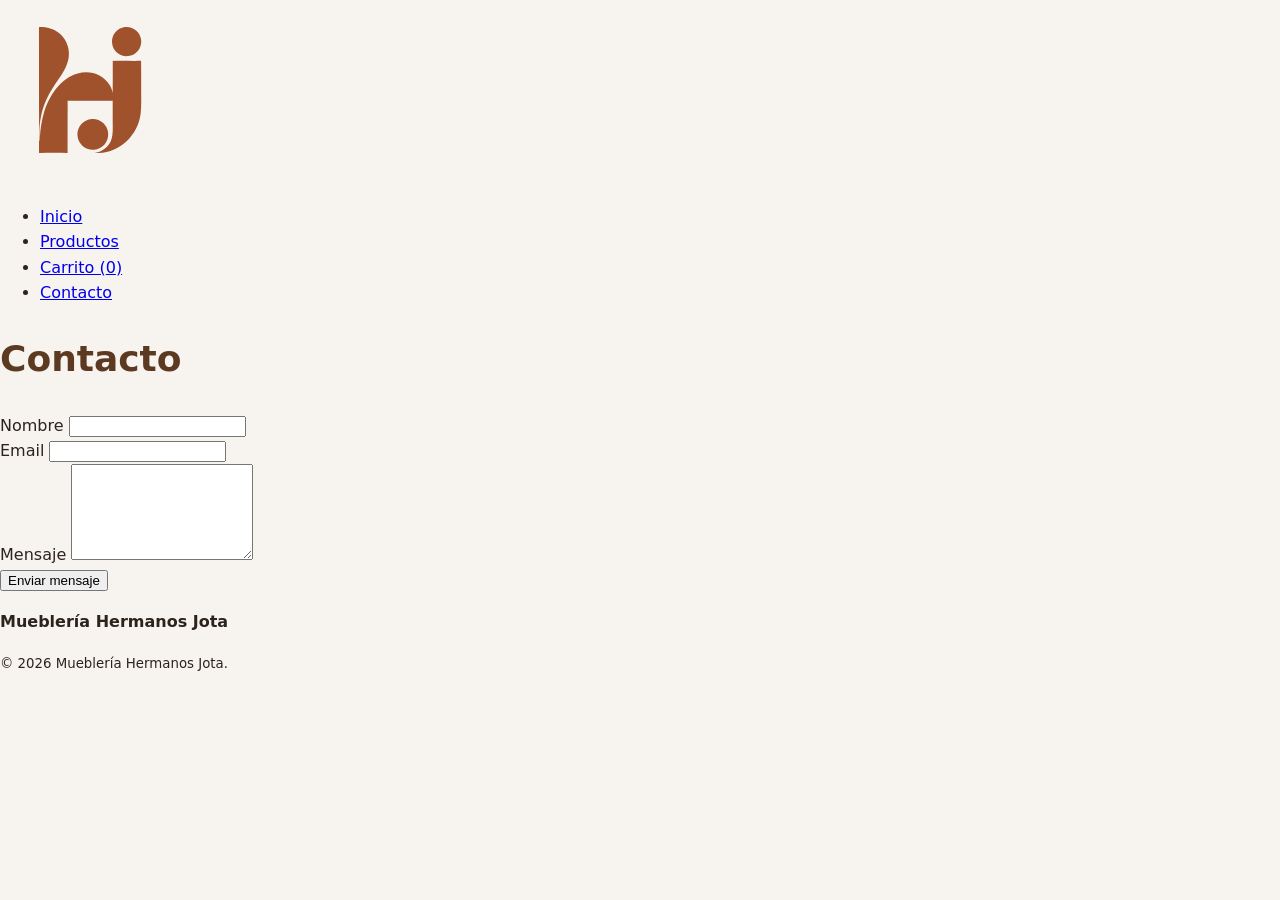
==== contacto.html @ 81ac5f21 "feat: add contact form validation" ====
<!DOCTYPE html>
<html lang="es">
  <head>
    <meta charset="UTF-8">
    <meta name="viewport" content="width=device-width, initial-scale=1.0">
    <meta
      name="description"
      content="Contacto de Mueblería Hermanos Jota."
    >
    <title>Contacto | Mueblería Hermanos Jota</title>
    <link rel="stylesheet" href="style.css">
  </head>

  <body>
    <header>
      <a href="index.html">
        <img
          src="imagenes/logo.svg"
          alt="Mueblería Hermanos Jota"
          width="180"
          height="180"
        >
      </a>

      <nav aria-label="Navegación principal">
        <ul>
          <li><a href="index.html">Inicio</a></li>
          <li><a href="productos.html">Productos</a></li>
          <li>
            <a href="#">Carrito (<span id="contador-carrito">0</span>)</a>
          </li>
          <li><a href="contacto.html">Contacto</a></li>
        </ul>
      </nav>
    </header>

    <main>
      <section aria-labelledby="titulo-contacto">
        <h1 id="titulo-contacto">Contacto</h1>

        <form id="formulario-contacto">
          <div>
            <label for="nombre">Nombre</label>
            <input type="text" id="nombre" name="nombre">
          </div>

          <div>
            <label for="email">Email</label>
            <input type="email" id="email" name="email">
          </div>

          <div>
            <label for="mensaje">Mensaje</label>
            <textarea id="mensaje" name="mensaje" rows="6"></textarea>
          </div>

          <button type="submit">Enviar mensaje</button>
        </form>

        <div id="mensaje-exito" aria-live="polite"></div>
      </section>
    </main>

    <footer>
      <p><strong>Mueblería Hermanos Jota</strong></p>
      <p>
        <small>&copy; 2026 Mueblería Hermanos Jota.</small>
      </p>
    </footer>

    <script src="app.js"></script>
  </body>
</html>
---- style.css ----
body {
  margin: 0;
  font-family: system-ui, "Segoe UI", Roboto, "Helvetica Neue", Arial, sans-serif;
  font-size: 1rem;
  line-height: 1.6;
  color: #2c241c;
  background-color: #f7f3ee;
}

img {
  max-width: 100%;
  height: auto;
}

h1 {
  color: #5c3a21;
  font-size: 1.5rem;
  line-height: 1.25;
}

h2 {
  font-size: 1.25rem;
}

h3 {
  font-size: 1.1rem;
}

.tarjeta-mueble {
  box-sizing: border-box;
  background-color: #f2f2f2;
  border: 1px solid #4a4a4a;
  padding: 20px;
  margin: 15px;
  width: 100%;
  margin-left: 0;
  margin-right: 0;
  max-width: 26rem;
}

@media (min-width: 768px) {
  h1 {
    font-size: 2.25rem;
    line-height: 1.3;
  }
}

#contenedor-productos,
#catalogo-productos {
  display: flex;
  flex-wrap: wrap;
  gap: 20px;
}
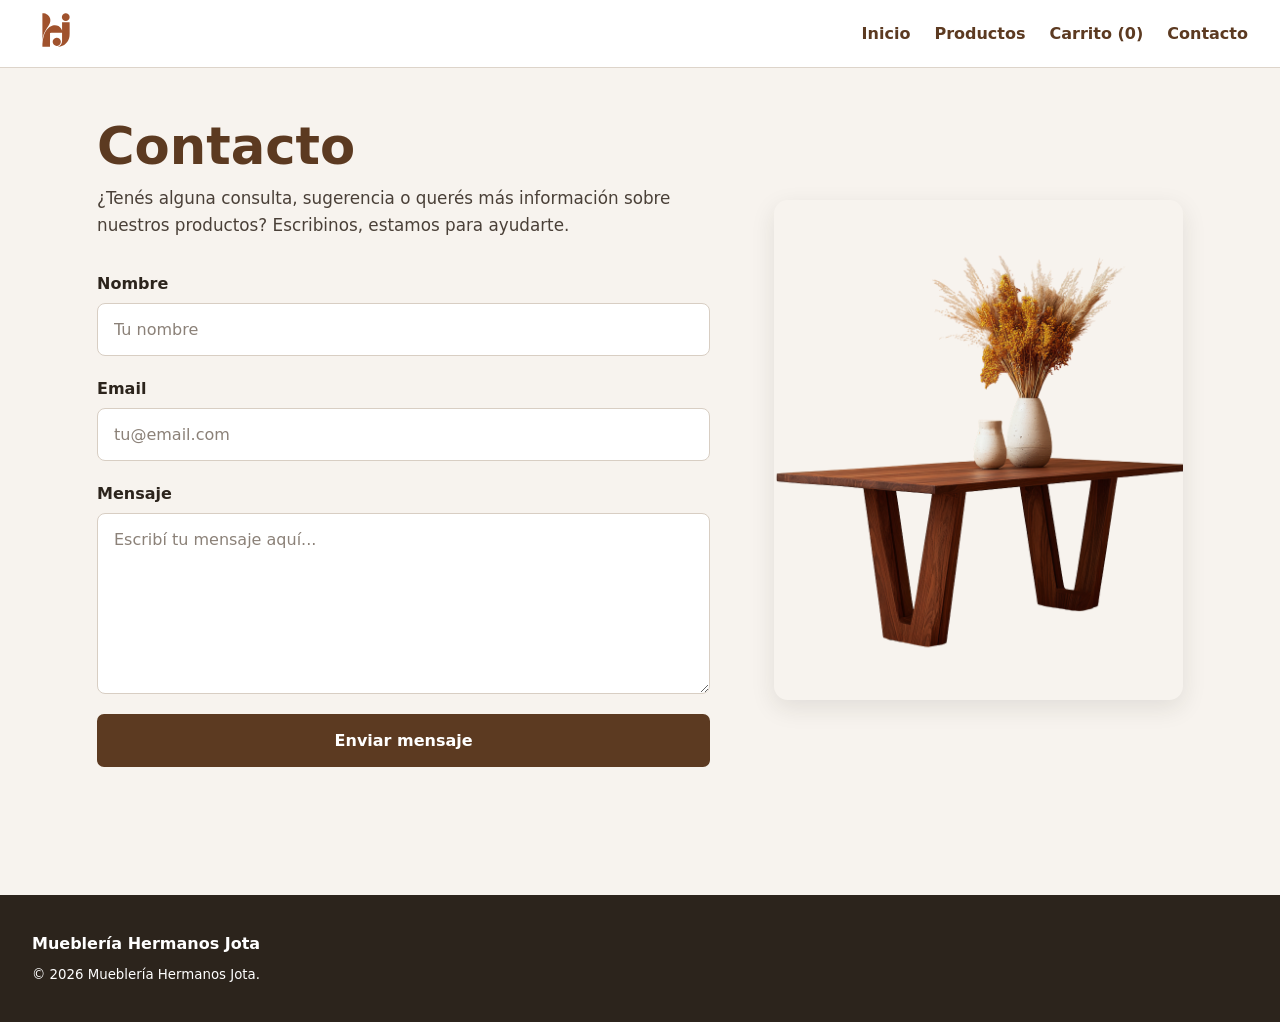
==== commit 266ae982: "feat: improve site design and user experience" ====
--- a/contacto.html
+++ b/contacto.html
@@ -35,29 +35,58 @@
     </header>
 
     <main>
-      <section aria-labelledby="titulo-contacto">
-        <h1 id="titulo-contacto">Contacto</h1>
+      <section class="seccion-contacto" aria-labelledby="titulo-contacto">
+        <div class="contacto-contenido">
+          <h1 id="titulo-contacto">Contacto</h1>
 
-        <form id="formulario-contacto">
-          <div>
-            <label for="nombre">Nombre</label>
-            <input type="text" id="nombre" name="nombre">
-          </div>
+          <p class="contacto-introduccion">
+            ¿Tenés alguna consulta, sugerencia o querés más información
+            sobre nuestros productos? Escribinos, estamos para ayudarte.
+          </p>
 
-          <div>
-            <label for="email">Email</label>
-            <input type="email" id="email" name="email">
-          </div>
+          <form id="formulario-contacto">
+            <div class="campo-contacto">
+              <label for="nombre">Nombre</label>
+              <input
+                type="text"
+                id="nombre"
+                name="nombre"
+                placeholder="Tu nombre"
+              >
+            </div>
 
-          <div>
-            <label for="mensaje">Mensaje</label>
-            <textarea id="mensaje" name="mensaje" rows="6"></textarea>
-          </div>
+            <div class="campo-contacto">
+              <label for="email">Email</label>
+              <input
+                type="email"
+                id="email"
+                name="email"
+                placeholder="tu@email.com"
+              >
+            </div>
 
-          <button type="submit">Enviar mensaje</button>
-        </form>
+            <div class="campo-contacto">
+              <label for="mensaje">Mensaje</label>
+              <textarea
+                id="mensaje"
+                name="mensaje"
+                rows="6"
+                placeholder="Escribí tu mensaje aquí..."
+              ></textarea>
+            </div>
 
-        <div id="mensaje-exito" aria-live="polite"></div>
+            <button type="submit">Enviar mensaje</button>
+          </form>
+
+          <div id="mensaje-exito" aria-live="polite"></div>
+        </div>
+
+        <div class="contacto-imagen">
+          <img
+            src="imagenes/Mesa Comedor Pampa.png"
+            alt="Mesa Comedor Pampa de Mueblería Hermanos Jota"
+          >
+        </div>
       </section>
     </main>
 
--- a/style.css
+++ b/style.css
@@ -26,24 +26,181 @@
   font-size: 1.1rem;
 }
 
-.tarjeta-mueble {
+/* Header y navegación */
+
+header {
+  display: flex;
+  align-items: center;
+  justify-content: space-between;
+  padding: 0.35rem 2rem;
+  background-color: #ffffff;
+  border-bottom: 1px solid #ddd4ca;
+}
+
+header img {
+  width: 48px;
+  height: 48px;
+}
+
+nav ul {
+  display: flex;
+  flex-wrap: wrap;
+  gap: 1.5rem;
+  margin: 0;
+  padding: 0;
+  list-style: none;
+}
+
+nav a {
+  color: #5c3a21;
+  text-decoration: none;
+  font-weight: 600;
+}
+
+nav a:hover {
+  text-decoration: underline;
+}
+
+/* Contenido general */
+
+main {
+  min-height: 70vh;
+}
+
+main > section {
   box-sizing: border-box;
-  background-color: #f2f2f2;
-  border: 1px solid #4a4a4a;
-  padding: 20px;
-  margin: 15px;
-  width: 100%;
-  margin-left: 0;
-  margin-right: 0;
-  max-width: 26rem;
-}
-
-@media (min-width: 768px) {
-  h1 {
-    font-size: 2.25rem;
-    line-height: 1.3;
-  }
-}
+  max-width: 1150px;
+  margin: 0 auto;
+  padding: 1rem 1.5rem 3rem;
+}
+
+/* Página de inicio */
+
+#inicio {
+  display: flex;
+  flex-direction: column;
+  align-items: center;
+  gap: 2rem;
+}
+
+.hero-contenido {
+  flex: 1;
+  width: 100%;
+}
+
+#inicio h1 {
+  margin: 0 0 1.5rem;
+  max-width: 650px;
+  font-size: 2.2rem;
+  line-height: 1.1;
+}
+
+#inicio p {
+  max-width: 600px;
+  margin: 0 0 1.5rem;
+  font-size: 1.05rem;
+}
+
+#inicio a {
+  display: inline-block;
+  padding: 0.85rem 1.5rem;
+  border-radius: 7px;
+  background-color: #5c3a21;
+  color: #ffffff;
+  text-decoration: none;
+  font-weight: 600;
+}
+
+#inicio a:hover {
+  opacity: 0.9;
+}
+
+/* Carrusel del hero */
+
+.hero-carrusel {
+  flex: 1;
+  width: 100%;
+  margin: 0;
+  text-align: center;
+}
+
+.hero-carrusel figure {
+  margin: 0;
+}
+
+.hero-carrusel img {
+  display: block;
+  width: 100%;
+  max-width: 550px;
+  height: auto;
+  margin: 0 auto;
+  transition: opacity 0.5s ease;
+}
+
+.hero-carrusel figcaption {
+  margin-top: 0.75rem;
+  color: #5c3a21;
+  font-weight: 600;
+  font-size: 1.1rem;
+  transition: opacity 0.5s ease;
+}
+
+/* Catálogo de productos */
+
+section:has(#catalogo-productos) {
+  padding-top: 1rem;
+}
+
+section:has(#catalogo-productos) > h1 {
+  margin: 0 0 0.15rem;
+  font-size: 1.7rem;
+  line-height: 1.2;
+}
+
+section:has(#catalogo-productos) > p {
+  margin: 0 0 0.75rem;
+  font-size: 0.85rem;
+}
+
+/* Buscador de productos */
+
+#formulario-busqueda {
+  display: flex;
+  flex-direction: column;
+  gap: 0.3rem;
+  width: 100%;
+  max-width: 400px;
+  margin: 0;
+}
+
+#formulario-busqueda label {
+  color: #5c3a21;
+  font-weight: 600;
+}
+
+#busqueda-productos {
+  box-sizing: border-box;
+  width: 100%;
+  padding: 0.3rem 0.8rem;
+  border: 1px solid #d8cec3;
+  border-radius: 8px;
+  background-color: #ffffff;
+  color: #2c241c;
+  font: inherit;
+  outline: none;
+  transition: border-color 0.2s ease, box-shadow 0.2s ease;
+}
+
+#busqueda-productos::placeholder {
+  color: #8b8178;
+}
+
+#busqueda-productos:focus {
+  border-color: #5c3a21;
+  box-shadow: 0 0 0 3px rgba(92, 58, 33, 0.12);
+}
+
+/* Tarjetas de productos */
 
 #contenedor-productos,
 #catalogo-productos {
@@ -51,3 +208,413 @@
   flex-wrap: wrap;
   gap: 20px;
 }
+
+#catalogo-productos {
+  margin-top: 1rem;
+}
+
+.tarjeta-mueble {
+  box-sizing: border-box;
+  background-color: #fffdf9;
+  border: 1px solid #e5ddd4;
+  border-radius: 10px;
+  padding: 12px;
+  margin: 0;
+  width: 100%;
+  max-width: 26rem;
+  box-shadow: 0 4px 14px rgba(44, 36, 28, 0.06);
+}
+
+.tarjeta-mueble figure {
+  margin: 0 0 0.75rem;
+}
+
+.tarjeta-mueble img {
+  display: block;
+  width: 100%;
+  height: 190px;
+  object-fit: contain;
+  border-radius: 7px;
+}
+
+.tarjeta-mueble h3 {
+  margin: 0 0 0.35rem;
+  color: #5c3a21;
+  font-size: 1.15rem;
+}
+
+.tarjeta-mueble p {
+  margin: 0;
+}
+
+.precio-tarjeta {
+  margin: 0.75rem 0 0;
+  color: #5c3a21;
+  font-size: 1.1rem;
+  font-weight: 700;
+}
+
+.boton-detalle {
+  display: block;
+  width: 100%;
+  box-sizing: border-box;
+  padding: 0.75rem 1rem;
+  margin-top: 1rem;
+  border-radius: 7px;
+  background-color: #5c3a21;
+  color: #ffffff;
+  text-align: center;
+  text-decoration: none;
+  font-weight: 600;
+  transition: opacity 0.2s ease, transform 0.2s ease;
+}
+
+.boton-detalle:hover {
+  opacity: 0.9;
+  transform: translateY(-1px);
+}
+
+.boton-detalle:focus-visible {
+  outline: 3px solid rgba(92, 58, 33, 0.3);
+  outline-offset: 2px;
+}
+
+/* Productos destacados - solo Inicio */
+
+#productos > h2,
+#productos > p {
+  text-align: center;
+}
+
+#contenedor-productos {
+  margin-top: 1.25rem;
+}
+
+/* Detalle del producto */
+
+#detalle-producto {
+  box-sizing: border-box;
+  max-width: 1100px;
+  margin: 2rem auto;
+  padding: 2rem 1.5rem;
+  background-color: #fffdf9;
+  border: 1px solid #e5ddd4;
+  border-radius: 16px;
+  box-shadow: 0 10px 30px rgba(44, 36, 28, 0.08);
+}
+
+#detalle-producto > h1 {
+  margin-top: 0;
+  margin-bottom: 1.5rem;
+}
+
+#detalle-producto figure {
+  margin: 0 0 1.5rem;
+}
+
+#imagen-producto {
+  display: block;
+  width: 100%;
+  max-width: 600px;
+  height: auto;
+  margin: 0 auto;
+}
+
+#detalle-producto section {
+  margin-top: 2rem;
+}
+
+#detalle-producto dl {
+  display: grid;
+  grid-template-columns: auto 1fr;
+  gap: 0.5rem 1.25rem;
+}
+
+#detalle-producto dt {
+  font-weight: 700;
+  color: #5c3a21;
+}
+
+#detalle-producto dd {
+  margin: 0;
+}
+
+#precio-producto {
+  font-size: 1.5rem;
+  font-weight: 700;
+  color: #5c3a21;
+}
+
+#boton-anadir-carrito {
+  width: 100%;
+  padding: 0.85rem 1.2rem;
+  border: none;
+  border-radius: 7px;
+  background-color: #5c3a21;
+  color: #ffffff;
+  font-size: 1rem;
+  font-weight: 600;
+  cursor: pointer;
+}
+
+#boton-anadir-carrito:hover {
+  opacity: 0.9;
+}
+
+/* Página de contacto */
+
+.seccion-contacto {
+  display: grid;
+  gap: 2.5rem;
+  align-items: center;
+  padding-top: 2.5rem;
+}
+
+.contacto-contenido {
+  width: 100%;
+}
+
+.contacto-contenido h1 {
+  margin: 0 0 0.5rem;
+  color: #5c3a21;
+  font-size: 2.5rem;
+  line-height: 1.2;
+}
+
+.contacto-introduccion {
+  max-width: 650px;
+  margin: 0 0 2rem;
+  font-size: 1.05rem;
+  color: #4a4038;
+}
+
+#formulario-contacto {
+  display: flex;
+  flex-direction: column;
+  gap: 1.25rem;
+  max-width: 700px;
+}
+
+.campo-contacto {
+  display: flex;
+  flex-direction: column;
+  gap: 0.4rem;
+}
+
+.campo-contacto label {
+  color: #2c241c;
+  font-weight: 600;
+}
+
+.campo-contacto input,
+.campo-contacto textarea {
+  box-sizing: border-box;
+  width: 100%;
+  padding: 0.8rem 1rem;
+  border: 1px solid #d8cec3;
+  border-radius: 8px;
+  background-color: #ffffff;
+  color: #2c241c;
+  font: inherit;
+  outline: none;
+  transition: border-color 0.2s ease, box-shadow 0.2s ease;
+}
+
+.campo-contacto textarea {
+  min-height: 150px;
+  resize: vertical;
+}
+
+.campo-contacto input::placeholder,
+.campo-contacto textarea::placeholder {
+  color: #8b8178;
+}
+
+.campo-contacto input:focus,
+.campo-contacto textarea:focus {
+  border-color: #5c3a21;
+  box-shadow: 0 0 0 3px rgba(92, 58, 33, 0.12);
+}
+
+#formulario-contacto button {
+  width: 100%;
+  padding: 0.85rem 1.2rem;
+  border: none;
+  border-radius: 7px;
+  background-color: #5c3a21;
+  color: #ffffff;
+  font: inherit;
+  font-weight: 600;
+  cursor: pointer;
+  transition: opacity 0.2s ease, transform 0.2s ease;
+}
+
+#formulario-contacto button:hover {
+  opacity: 0.9;
+  transform: translateY(-1px);
+}
+
+#formulario-contacto button:focus-visible {
+  outline: 3px solid rgba(92, 58, 33, 0.3);
+  outline-offset: 2px;
+}
+
+#mensaje-exito {
+  margin-top: 1rem;
+  color: #5c3a21;
+  font-weight: 600;
+}
+
+.contacto-imagen {
+  width: 100%;
+}
+
+.contacto-imagen img {
+  display: block;
+  width: 100%;
+  max-height: 500px;
+  object-fit: cover;
+  border-radius: 14px;
+  box-shadow: 0 8px 24px rgba(44, 36, 28, 0.1);
+}
+
+/* Footer */
+
+footer {
+  padding: 2rem;
+  margin-top: 3rem;
+  background-color: #2c241c;
+  color: #ffffff;
+}
+
+footer p {
+  margin: 0.25rem 0;
+}
+
+/* Pantallas grandes */
+
+@media (min-width: 768px) {
+  h1 {
+    font-size: 2.25rem;
+    line-height: 1.3;
+  }
+
+  main > section {
+    padding: 1rem 2rem 3rem;
+  }
+
+  /* Catálogo */
+
+  section:has(#catalogo-productos) {
+    padding-top: 1rem;
+  }
+
+  #catalogo-productos {
+    display: grid;
+    grid-template-columns: repeat(3, 1fr);
+    gap: 20px;
+  }
+
+  #catalogo-productos .tarjeta-mueble {
+    max-width: none;
+  }
+
+  /* Productos destacados */
+
+  #contenedor-productos {
+    display: grid;
+    grid-template-columns: repeat(3, 1fr);
+    gap: 16px;
+  }
+
+  #contenedor-productos .tarjeta-mueble {
+    max-width: none;
+  }
+
+  /* Hero */
+
+  #inicio {
+    flex-direction: row;
+    align-items: center;
+    gap: 4rem;
+  }
+
+  .hero-contenido {
+    width: auto;
+  }
+
+  #inicio h1 {
+    font-size: 3rem;
+  }
+
+  .hero-carrusel {
+    width: auto;
+  }
+
+  /* Contacto */
+
+  .seccion-contacto {
+    grid-template-columns: minmax(0, 1.2fr) minmax(320px, 0.8fr);
+    gap: 4rem;
+    padding-top: 3rem;
+    padding-bottom: 4rem;
+  }
+
+  .contacto-contenido h1 {
+    font-size: 3.2rem;
+  }
+
+  .contacto-imagen img {
+    height: 500px;
+  }
+
+  /* Detalle del producto */
+
+  #detalle-producto {
+    margin: 3rem auto;
+    padding: 2.5rem;
+    display: grid;
+    grid-template-columns: 1fr 1fr;
+    grid-template-areas:
+      "titulo titulo"
+      "imagen descripcion"
+      "imagen detalles"
+      "imagen precio"
+      "imagen boton";
+    gap: 1rem 3rem;
+    align-items: start;
+  }
+
+  #detalle-producto > h1 {
+    grid-area: titulo;
+    margin-bottom: 1rem;
+  }
+
+  #detalle-producto figure {
+    grid-area: imagen;
+    margin: -2rem 0 0;
+  }
+
+  #detalle-producto > p#descripcion-producto {
+    grid-area: descripcion;
+    margin: 0;
+  }
+
+  #detalle-producto > section {
+    grid-area: detalles;
+    margin-top: 0;
+  }
+
+  #detalle-producto > p:not(#descripcion-producto) {
+    grid-area: precio;
+    margin: 0;
+  }
+
+  #detalle-producto > button {
+    grid-area: boton;
+  }
+
+  #boton-anadir-carrito {
+    width: 100%;
+  }
+}
